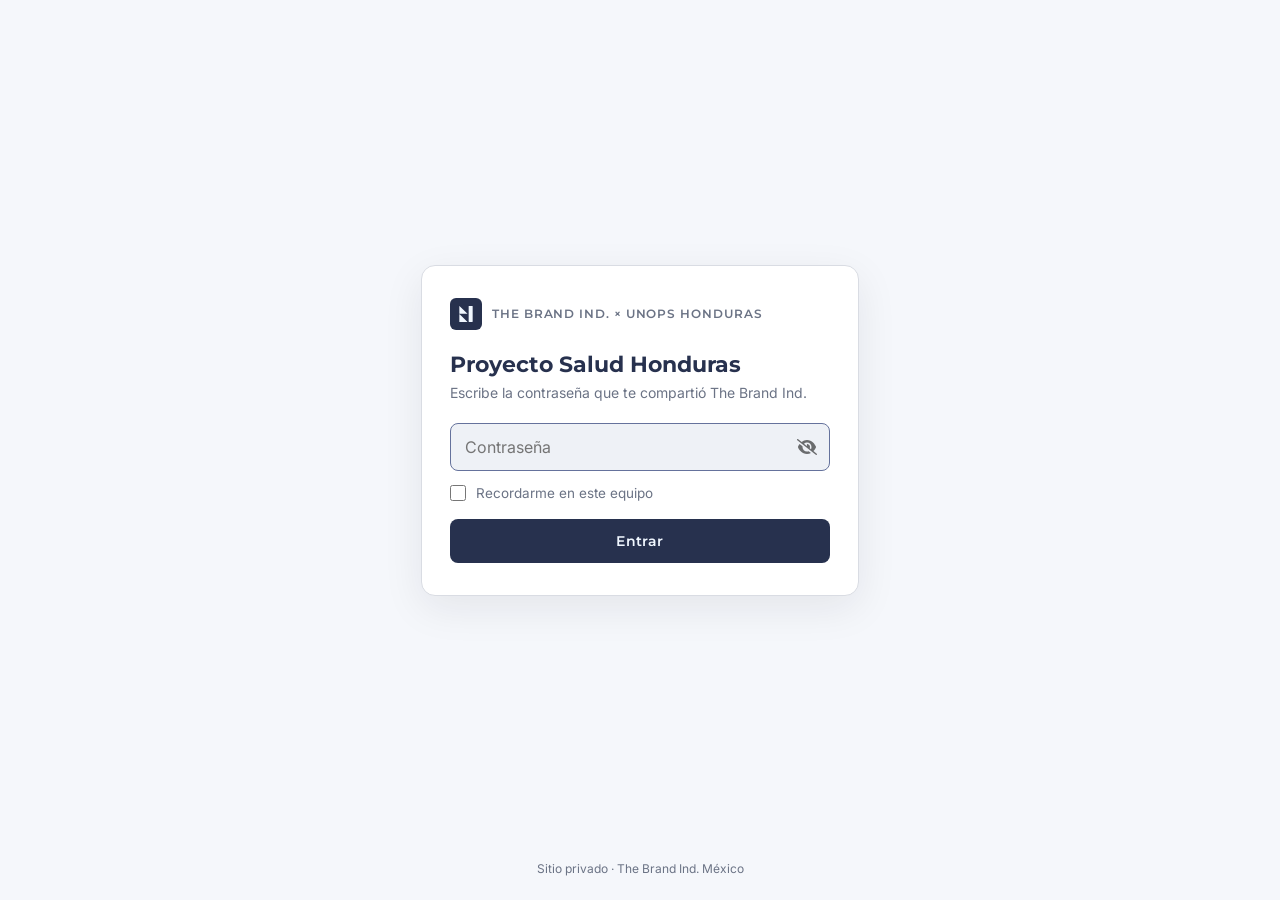
==== index.html @ da8d1097 "Publicación 2026-11-19 14:50" ====
<!DOCTYPE html>
<html class="staticrypt-html" lang="es">
    <head>
        <meta charset="utf-8" />
        <title>Proyecto Salud Honduras</title>
        <meta name="viewport" content="width=device-width, initial-scale=1" />
        <meta name="robots" content="noindex,nofollow" />
        <script>try{var t=localStorage.getItem("bi-theme");if(t)document.documentElement.setAttribute("data-theme",t)}catch(e){}</script>

        <!-- do not cache this page -->
        <meta http-equiv="cache-control" content="max-age=0" />
        <meta http-equiv="cache-control" content="no-cache" />
        <meta http-equiv="expires" content="0" />
        <meta http-equiv="expires" content="Tue, 01 Jan 1980 1:00:00 GMT" />
        <meta http-equiv="pragma" content="no-cache" />

        <link rel="preconnect" href="https://fonts.googleapis.com">
        <link rel="stylesheet" href="https://fonts.googleapis.com/css2?family=Montserrat:wght@600;700&family=Inter:wght@400;500&display=swap">
        <style>
            :root{--bg:#f5f7fb;--card:#ffffff;--navy:#27314e;--mid:#65729c;--ink:#2e3440;--muted:#6b7385;--line:#d9dce3;--field:#eef1f6;--btn:#27314e;--btn-fg:#f0f7ff;color-scheme:light}
            @media (prefers-color-scheme:dark){:root{--bg:#141824;--card:#1b2030;--navy:#c9d3f0;--mid:#9aa8d4;--ink:#dfe3ec;--muted:#9aa2b4;--line:#2e3548;--field:#141824;--btn:#c9d3f0;--btn-fg:#141824;color-scheme:dark}}
            :root[data-theme="light"]{--bg:#f5f7fb;--card:#ffffff;--navy:#27314e;--mid:#65729c;--ink:#2e3440;--muted:#6b7385;--line:#d9dce3;--field:#eef1f6;--btn:#27314e;--btn-fg:#f0f7ff;color-scheme:light}
            :root[data-theme="dark"]{--bg:#141824;--card:#1b2030;--navy:#c9d3f0;--mid:#9aa8d4;--ink:#dfe3ec;--muted:#9aa2b4;--line:#2e3548;--field:#141824;--btn:#c9d3f0;--btn-fg:#141824;color-scheme:dark}
            .staticrypt-html{height:100%}
            .staticrypt-body{height:100%;margin:0;background:var(--bg);color:var(--ink);font-family:"Inter",system-ui,-apple-system,"Segoe UI",sans-serif}
            .staticrypt-content{min-height:100%;display:flex;flex-direction:column}
            .staticrypt-page{flex:1;display:grid;place-items:center;padding:32px 16px}
            .staticrypt-form{width:100%;max-width:380px;background:var(--card);border:1px solid var(--line);border-radius:14px;padding:32px 28px;box-shadow:0 12px 40px rgba(20,24,36,.08)}
            .bi-brand{display:flex;align-items:center;gap:10px;margin-bottom:22px;font-family:"Montserrat",sans-serif;font-weight:600;font-size:11.5px;letter-spacing:.08em;text-transform:uppercase;color:var(--muted)}
            .bi-brand svg{width:32px;height:32px;border-radius:6px}
            .staticrypt-instructions p{margin:0}
            .staticrypt-title{font-family:"Montserrat",sans-serif;font-weight:700;font-size:22px;line-height:1.2;color:var(--navy);margin-bottom:6px!important}
            .staticrypt-instructions p+p{font-size:14px;color:var(--muted);margin-bottom:22px}
            .staticrypt-hr{display:none}
            .staticrypt-password-container{position:relative;background:var(--field);border:1px solid var(--line);border-radius:8px;margin:0 0 14px}
            .staticrypt-password-container:focus-within{border-color:var(--mid)}
            .staticrypt-form input[type="password"],.staticrypt-form input[type="text"]{background:transparent;border:0;outline:0;width:100%;box-sizing:border-box;padding:13px 44px 13px 14px;font:16px "Inter",sans-serif;color:var(--ink)}
            .staticrypt-toggle-password-visibility{cursor:pointer;height:20px;width:20px;padding:12px;position:absolute;right:0;top:50%;transform:translateY(-50%);opacity:.55}
            @media (prefers-color-scheme:dark){.staticrypt-toggle-password-visibility{filter:invert(1)}}
            label.staticrypt-remember{display:flex;align-items:center;gap:10px;margin-bottom:18px;font-size:13.5px;color:var(--muted)}
            .staticrypt-remember input[type="checkbox"]{width:16px;height:16px;accent-color:var(--mid);margin:0}
            .staticrypt-form .staticrypt-decrypt-button{width:100%;border:0;border-radius:8px;padding:13px;background:var(--btn);color:var(--btn-fg);font:600 14px "Montserrat",sans-serif;letter-spacing:.03em;cursor:pointer}
            .staticrypt-form .staticrypt-decrypt-button:hover{filter:brightness(1.08)}
            .staticrypt-form .staticrypt-decrypt-button:focus-visible{outline:2px solid var(--mid);outline-offset:2px}
            .bi-foot{text-align:center;font-size:12px;color:var(--muted);padding:0 16px 24px}
            .hidden{display:none!important}
            .staticrypt-spinner-container{height:100%;display:flex;align-items:center;justify-content:center;background:var(--bg)}
            .staticrypt-spinner{display:inline-block;width:2rem;height:2rem;border:.25em solid var(--mid);border-right-color:transparent;border-radius:50%;animation:spinner-border .75s linear infinite}
            @keyframes spinner-border{100%{transform:rotate(360deg)}}
        </style>
    </head>

    <body class="staticrypt-body">
        <div id="staticrypt_loading" class="staticrypt-spinner-container">
            <div class="staticrypt-spinner"></div>
        </div>

        <div id="staticrypt_content" class="staticrypt-content hidden">
            <div class="staticrypt-page">
                <div class="staticrypt-form">
                    <div class="bi-brand"><svg viewBox="198.93 198.93 682.14 682.14" aria-hidden="true"><path fill="#27314e" d="M881.07,858.44c0,12.5-10.13,22.63-22.63,22.63H221.56c-12.5,0-22.63-10.13-22.63-22.63V221.56c0-12.5,10.13-22.63,22.63-22.63h636.88c12.5,0,22.63,10.13,22.63,22.63v636.88Z"/><path fill="#f0f7ff" d="M564.13,710.54h-161.91c-2.41,0-4.36-1.95-4.36-4.36v-155.64c0-3.89,4.7-5.83,7.45-3.08l161.78,155.76c2.76,2.66.88,7.33-2.95,7.33Z"/><path fill="#f0f7ff" d="M564.13,535.25h-161.91c-2.41,0-4.360-1.95-4.36-4.36v-155.64c0-3.89,4.7-5.83,7.45-3.08l161.78,155.76c2.76,2.66.88,7.33-2.95,7.33Z"/><path fill="#f0f7ff" d="M605.41,369.46h68.1c4.76,0,8.63,3.87,8.63,8.63v323.81c0,4.76-3.87,8.63-8.63,8.63h-68.1c-4.76,0-8.63-3.87-8.63-8.63v-323.81c0-4.76,3.87-8.63,8.63-8.63Z"/></svg><span>The Brand Ind. × UNOPS Honduras</span></div>
                    <div class="staticrypt-instructions">
                        <p class="staticrypt-title">Proyecto Salud Honduras</p>
                        <p>Escribe la contraseña que te compartió The Brand Ind.</p>
                    </div>

                    <hr class="staticrypt-hr" />

                    <form id="staticrypt-form" action="#" method="post">
                        <div class="staticrypt-password-container">
                            <input
                                id="staticrypt-password"
                                type="password"
                                name="password"
                                placeholder="Contraseña"
                                autofocus
                            />

                            <img
                                class="staticrypt-toggle-password-visibility"
                                alt="Mostrar contraseña"
                                title="Mostrar contraseña"
                                src="[data-uri]"
                            />
                        </div>

                        <label id="staticrypt-remember-label" class="staticrypt-remember hidden">
                            <input id="staticrypt-remember" type="checkbox" name="remember" />
                            Recordarme en este equipo
                        </label>

                        <input type="submit" class="staticrypt-decrypt-button" value="Entrar" />
                    </form>
                </div>
            </div>
            <div class="bi-foot">Sitio privado · The Brand Ind. México</div>
        </div>

        <script>
            // these variables will be filled when generating the file - the template format is 'variable_name'
            const staticryptInitiator = ((function(){
  const exports = {};
  const cryptoEngine = ((function(){
  const exports = {};
  const { subtle } = crypto;

const IV_BITS = 16 * 8;
const HEX_BITS = 4;
const ENCRYPTION_ALGO = "AES-CBC";

/**
 * Translates between utf8 encoded hexadecimal strings
 * and Uint8Array bytes.
 */
const HexEncoder = {
    /**
     * hex string -> bytes
     * @param {string} hexString
     * @returns {Uint8Array}
     */
    parse: function (hexString) {
        if (hexString.length % 2 !== 0) throw "Invalid hexString";
        const arrayBuffer = new Uint8Array(hexString.length / 2);

        for (let i = 0; i < hexString.length; i += 2) {
            const byteValue = parseInt(hexString.substring(i, i + 2), 16);
            if (isNaN(byteValue)) {
                throw "Invalid hexString";
            }
            arrayBuffer[i / 2] = byteValue;
        }
        return arrayBuffer;
    },

    /**
     * bytes -> hex string
     * @param {Uint8Array} bytes
     * @returns {string}
     */
    stringify: function (bytes) {
        const hexBytes = [];

        for (let i = 0; i < bytes.length; ++i) {
            let byteString = bytes[i].toString(16);
            if (byteString.length < 2) {
                byteString = "0" + byteString;
            }
            hexBytes.push(byteString);
        }
        return hexBytes.join("");
    },
};

/**
 * Translates between utf8 strings and Uint8Array bytes.
 */
const UTF8Encoder = {
    parse: function (str) {
        return new TextEncoder().encode(str);
    },

    stringify: function (bytes) {
        return new TextDecoder().decode(bytes);
    },
};

/**
 * Salt and encrypt a msg with a password.
 */
async function encrypt(msg, hashedPassword) {
    // Must be 16 bytes, unpredictable, and preferably cryptographically random. However, it need not be secret.
    // https://developer.mozilla.org/en-US/docs/Web/API/SubtleCrypto/encrypt#parameters
    const iv = crypto.getRandomValues(new Uint8Array(IV_BITS / 8));

    const key = await subtle.importKey("raw", HexEncoder.parse(hashedPassword), ENCRYPTION_ALGO, false, ["encrypt"]);

    const encrypted = await subtle.encrypt(
        {
            name: ENCRYPTION_ALGO,
            iv: iv,
        },
        key,
        UTF8Encoder.parse(msg)
    );

    // iv will be 32 hex characters, we prepend it to the ciphertext for use in decryption
    return HexEncoder.stringify(iv) + HexEncoder.stringify(new Uint8Array(encrypted));
}
exports.encrypt = encrypt;

/**
 * Decrypt a salted msg using a password.
 *
 * @param {string} encryptedMsg
 * @param {string} hashedPassword
 * @returns {Promise<string>}
 */
async function decrypt(encryptedMsg, hashedPassword) {
    const ivLength = IV_BITS / HEX_BITS;
    const iv = HexEncoder.parse(encryptedMsg.substring(0, ivLength));
    const encrypted = encryptedMsg.substring(ivLength);

    const key = await subtle.importKey("raw", HexEncoder.parse(hashedPassword), ENCRYPTION_ALGO, false, ["decrypt"]);

    const outBuffer = await subtle.decrypt(
        {
            name: ENCRYPTION_ALGO,
            iv: iv,
        },
        key,
        HexEncoder.parse(encrypted)
    );

    return UTF8Encoder.stringify(new Uint8Array(outBuffer));
}
exports.decrypt = decrypt;

/**
 * Salt and hash the password so it can be stored in localStorage without opening a password reuse vulnerability.
 *
 * @param {string} password
 * @param {string} salt
 * @returns {Promise<string>}
 */
async function hashPassword(password, salt) {
    // we hash the password in multiple steps, each adding more iterations. This is because we used to allow less
    // iterations, so for backward compatibility reasons, we need to support going from that to more iterations.
    let hashedPassword = await hashLegacyRound(password, salt);

    hashedPassword = await hashSecondRound(hashedPassword, salt);

    return hashThirdRound(hashedPassword, salt);
}
exports.hashPassword = hashPassword;

/**
 * This hashes the password with 1k iterations. This is a low number, we need this function to support backwards
 * compatibility.
 *
 * @param {string} password
 * @param {string} salt
 * @returns {Promise<string>}
 */
function hashLegacyRound(password, salt) {
    return pbkdf2(password, salt, 1000, "SHA-1");
}
exports.hashLegacyRound = hashLegacyRound;

/**
 * Add a second round of iterations. This is because we used to use 1k, so for backwards compatibility with
 * remember-me/autodecrypt links, we need to support going from that to more iterations.
 *
 * @param hashedPassword
 * @param salt
 * @returns {Promise<string>}
 */
function hashSecondRound(hashedPassword, salt) {
    return pbkdf2(hashedPassword, salt, 14000, "SHA-256");
}
exports.hashSecondRound = hashSecondRound;

/**
 * Add a third round of iterations to bring total number to 600k. This is because we used to use 1k, then 15k, so for
 * backwards compatibility with remember-me/autodecrypt links, we need to support going from that to more iterations.
 *
 * @param hashedPassword
 * @param salt
 * @returns {Promise<string>}
 */
function hashThirdRound(hashedPassword, salt) {
    return pbkdf2(hashedPassword, salt, 585000, "SHA-256");
}
exports.hashThirdRound = hashThirdRound;

/**
 * Salt and hash the password so it can be stored in localStorage without opening a password reuse vulnerability.
 *
 * @param {string} password
 * @param {string} salt
 * @param {int} iterations
 * @param {string} hashAlgorithm
 * @returns {Promise<string>}
 */
async function pbkdf2(password, salt, iterations, hashAlgorithm) {
    const key = await subtle.importKey("raw", UTF8Encoder.parse(password), "PBKDF2", false, ["deriveBits"]);

    const keyBytes = await subtle.deriveBits(
        {
            name: "PBKDF2",
            hash: hashAlgorithm,
            iterations,
            salt: UTF8Encoder.parse(salt),
        },
        key,
        256
    );

    return HexEncoder.stringify(new Uint8Array(keyBytes));
}

function generateRandomSalt() {
    const bytes = crypto.getRandomValues(new Uint8Array(128 / 8));

    return HexEncoder.stringify(new Uint8Array(bytes));
}
exports.generateRandomSalt = generateRandomSalt;

async function signMessage(hashedPassword, message) {
    const key = await subtle.importKey(
        "raw",
        HexEncoder.parse(hashedPassword),
        {
            name: "HMAC",
            hash: "SHA-256",
        },
        false,
        ["sign"]
    );
    const signature = await subtle.sign("HMAC", key, UTF8Encoder.parse(message));

    return HexEncoder.stringify(new Uint8Array(signature));
}
exports.signMessage = signMessage;

function getRandomAlphanum() {
    const possibleCharacters = "abcdefghijklmnopqrstuvwxyzABCDEFGHIJKLMNOPQRSTUVWXYZ0123456789";

    let byteArray;
    let parsedInt;

    // Keep generating new random bytes until we get a value that falls
    // within a range that can be evenly divided by possibleCharacters.length
    do {
        byteArray = crypto.getRandomValues(new Uint8Array(1));
        // extract the lowest byte to get an int from 0 to 255 (probably unnecessary, since we're only generating 1 byte)
        parsedInt = byteArray[0] & 0xff;
    } while (parsedInt >= 256 - (256 % possibleCharacters.length));

    // Take the modulo of the parsed integer to get a random number between 0 and totalLength - 1
    const randomIndex = parsedInt % possibleCharacters.length;

    return possibleCharacters[randomIndex];
}

/**
 * Generate a random string of a given length.
 *
 * @param {int} length
 * @returns {string}
 */
function generateRandomString(length) {
    let randomString = "";

    for (let i = 0; i < length; i++) {
        randomString += getRandomAlphanum();
    }

    return randomString;
}
exports.generateRandomString = generateRandomString;

  return exports;
})());
const codec = ((function(){
  const exports = {};
  /**
 * Initialize the codec with the provided cryptoEngine - this return functions to encode and decode messages.
 *
 * @param cryptoEngine - the engine to use for encryption / decryption
 */
function init(cryptoEngine) {
    const exports = {};

    /**
     * Top-level function for encoding a message.
     * Includes password hashing, encryption, and signing.
     *
     * @param {string} msg
     * @param {string} password
     * @param {string} salt
     *
     * @returns {string} The encoded text
     */
    async function encode(msg, password, salt) {
        const hashedPassword = await cryptoEngine.hashPassword(password, salt);

        const encrypted = await cryptoEngine.encrypt(msg, hashedPassword);

        // we use the hashed password in the HMAC because this is effectively what will be used a password (so we can store
        // it in localStorage safely, we don't use the clear text password)
        const hmac = await cryptoEngine.signMessage(hashedPassword, encrypted);

        return hmac + encrypted;
    }
    exports.encode = encode;

    /**
     * Encode using a password that has already been hashed. This is useful to encode multiple messages in a row, that way
     * we don't need to hash the password multiple times.
     *
     * @param {string} msg
     * @param {string} hashedPassword
     *
     * @returns {string} The encoded text
     */
    async function encodeWithHashedPassword(msg, hashedPassword) {
        const encrypted = await cryptoEngine.encrypt(msg, hashedPassword);

        // we use the hashed password in the HMAC because this is effectively what will be used a password (so we can store
        // it in localStorage safely, we don't use the clear text password)
        const hmac = await cryptoEngine.signMessage(hashedPassword, encrypted);

        return hmac + encrypted;
    }
    exports.encodeWithHashedPassword = encodeWithHashedPassword;

    /**
     * Top-level function for decoding a message.
     * Includes signature check and decryption.
     *
     * @param {string} signedMsg
     * @param {string} hashedPassword
     * @param {string} salt
     * @param {int} backwardCompatibleAttempt
     * @param {string} originalPassword
     *
     * @returns {Object} {success: true, decoded: string} | {success: false, message: string}
     */
    async function decode(signedMsg, hashedPassword, salt, backwardCompatibleAttempt = 0, originalPassword = "") {
        const encryptedHMAC = signedMsg.substring(0, 64);
        const encryptedMsg = signedMsg.substring(64);
        const decryptedHMAC = await cryptoEngine.signMessage(hashedPassword, encryptedMsg);

        if (decryptedHMAC !== encryptedHMAC) {
            // we have been raising the number of iterations in the hashing algorithm multiple times, so to support the old
            // remember-me/autodecrypt links we need to try bringing the old hashes up to speed.
            originalPassword = originalPassword || hashedPassword;
            if (backwardCompatibleAttempt === 0) {
                const updatedHashedPassword = await cryptoEngine.hashThirdRound(originalPassword, salt);

                return decode(signedMsg, updatedHashedPassword, salt, backwardCompatibleAttempt + 1, originalPassword);
            }
            if (backwardCompatibleAttempt === 1) {
                let updatedHashedPassword = await cryptoEngine.hashSecondRound(originalPassword, salt);
                updatedHashedPassword = await cryptoEngine.hashThirdRound(updatedHashedPassword, salt);

                return decode(signedMsg, updatedHashedPassword, salt, backwardCompatibleAttempt + 1, originalPassword);
            }

            return { success: false, message: "Signature mismatch" };
        }

        return {
            success: true,
            decoded: await cryptoEngine.decrypt(encryptedMsg, hashedPassword),
        };
    }
    exports.decode = decode;

    return exports;
}
exports.init = init;

  return exports;
})());
const decode = codec.init(cryptoEngine).decode;

/**
 * Initialize the staticrypt module, that exposes functions callbable by the password_template.
 *
 * @param {{
 *  staticryptEncryptedMsgUniqueVariableName: string,
 *  isRememberEnabled: boolean,
 *  rememberDurationInDays: number,
 *  staticryptSaltUniqueVariableName: string,
 * }} staticryptConfig - object of data that is stored on the password_template at encryption time.
 *
 * @param {{
 *  rememberExpirationKey: string,
 *  rememberPassphraseKey: string,
 *  replaceHtmlCallback: function,
 *  clearLocalStorageCallback: function,
 * }} templateConfig - object of data that can be configured by a custom password_template.
 */
function init(staticryptConfig, templateConfig) {
    const exports = {};

    /**
     * Decrypt our encrypted page, replace the whole HTML.
     *
     * @param {string} hashedPassword
     * @returns {Promise<boolean>}
     */
    async function decryptAndReplaceHtml(hashedPassword) {
        const { staticryptEncryptedMsgUniqueVariableName, staticryptSaltUniqueVariableName } = staticryptConfig;
        const { replaceHtmlCallback } = templateConfig;

        const result = await decode(
            staticryptEncryptedMsgUniqueVariableName,
            hashedPassword,
            staticryptSaltUniqueVariableName
        );
        if (!result.success) {
            return false;
        }
        const plainHTML = result.decoded;

        // if the user configured a callback call it, otherwise just replace the whole HTML
        if (typeof replaceHtmlCallback === "function") {
            replaceHtmlCallback(plainHTML);
        } else {
            document.write(plainHTML);
            document.close();
        }

        return true;
    }

    /**
     * Attempt to decrypt the page and replace the whole HTML.
     *
     * @param {string} password
     * @param {boolean} isRememberChecked
     *
     * @returns {Promise<{isSuccessful: boolean, hashedPassword?: string}>} - we return an object, so that if we want to
     *   expose more information in the future we can do it without breaking the password_template
     */
    async function handleDecryptionOfPage(password, isRememberChecked) {
        const { staticryptSaltUniqueVariableName } = staticryptConfig;

        // decrypt and replace the whole page
        const hashedPassword = await cryptoEngine.hashPassword(password, staticryptSaltUniqueVariableName);
        return handleDecryptionOfPageFromHash(hashedPassword, isRememberChecked);
    }
    exports.handleDecryptionOfPage = handleDecryptionOfPage;

    async function handleDecryptionOfPageFromHash(hashedPassword, isRememberChecked) {
        const { isRememberEnabled, rememberDurationInDays } = staticryptConfig;
        const { rememberExpirationKey, rememberPassphraseKey } = templateConfig;

        const isDecryptionSuccessful = await decryptAndReplaceHtml(hashedPassword);

        if (!isDecryptionSuccessful) {
            return {
                isSuccessful: false,
                hashedPassword,
            };
        }

        // remember the hashedPassword and set its expiration if necessary
        if (isRememberEnabled && isRememberChecked) {
            window.localStorage.setItem(rememberPassphraseKey, hashedPassword);

            // set the expiration if the duration isn't 0 (meaning no expiration)
            if (rememberDurationInDays > 0) {
                window.localStorage.setItem(
                    rememberExpirationKey,
                    (new Date().getTime() + rememberDurationInDays * 24 * 60 * 60 * 1000).toString()
                );
            }
        }

        return {
            isSuccessful: true,
            hashedPassword,
        };
    }
    exports.handleDecryptionOfPageFromHash = handleDecryptionOfPageFromHash;

    /**
     * Clear localstorage from staticrypt related values
     */
    function clearLocalStorage() {
        const { clearLocalStorageCallback, rememberExpirationKey, rememberPassphraseKey } = templateConfig;

        if (typeof clearLocalStorageCallback === "function") {
            clearLocalStorageCallback();
        } else {
            localStorage.removeItem(rememberPassphraseKey);
            localStorage.removeItem(rememberExpirationKey);
        }
    }

    async function handleDecryptOnLoad() {
        let isSuccessful = await decryptOnLoadFromUrl();

        if (!isSuccessful) {
            isSuccessful = await decryptOnLoadFromRememberMe();
        }

        return { isSuccessful };
    }
    exports.handleDecryptOnLoad = handleDecryptOnLoad;

    /**
     * Clear storage if we are logging out
     *
     * @returns {boolean} - whether we logged out
     */
    function logoutIfNeeded() {
        const logoutKey = "staticrypt_logout";

        // handle logout through query param
        const queryParams = new URLSearchParams(window.location.search);
        if (queryParams.has(logoutKey)) {
            clearLocalStorage();
            return true;
        }

        // handle logout through URL fragment
        const hash = window.location.hash.substring(1);
        if (hash.includes(logoutKey)) {
            clearLocalStorage();
            return true;
        }

        return false;
    }

    /**
     * To be called on load: check if we want to try to decrypt and replace the HTML with the decrypted content, and
     * try to do it if needed.
     *
     * @returns {Promise<boolean>} true if we derypted and replaced the whole page, false otherwise
     */
    async function decryptOnLoadFromRememberMe() {
        const { rememberDurationInDays } = staticryptConfig;
        const { rememberExpirationKey, rememberPassphraseKey } = templateConfig;

        // if we are login out, terminate
        if (logoutIfNeeded()) {
            return false;
        }

        // if there is expiration configured, check if we're not beyond the expiration
        if (rememberDurationInDays && rememberDurationInDays > 0) {
            const expiration = localStorage.getItem(rememberExpirationKey),
                isExpired = expiration && new Date().getTime() > parseInt(expiration);

            if (isExpired) {
                clearLocalStorage();
                return false;
            }
        }

        const hashedPassword = localStorage.getItem(rememberPassphraseKey);

        if (hashedPassword) {
            // try to decrypt
            const isDecryptionSuccessful = await decryptAndReplaceHtml(hashedPassword);

            // if the decryption is unsuccessful the password might be wrong - silently clear the saved data and let
            // the user fill the password form again
            if (!isDecryptionSuccessful) {
                clearLocalStorage();
                return false;
            }

            return true;
        }

        return false;
    }

    async function decryptOnLoadFromUrl() {
        const passwordKey = "staticrypt_pwd";
        const rememberMeKey = "remember_me";

        // try to get the password from the query param (for backward compatibility - we now want to avoid this method,
        // since it sends the hashed password to the server which isn't needed)
        const queryParams = new URLSearchParams(window.location.search);
        const hashedPasswordQuery = queryParams.get(passwordKey);
        const rememberMeQuery = queryParams.get(rememberMeKey);

        const urlFragment = window.location.hash.substring(1);
        // get the password from the url fragment
        const hashedPasswordRegexMatch = urlFragment.match(new RegExp(passwordKey + "=([^&]*)"));
        const hashedPasswordFragment = hashedPasswordRegexMatch ? hashedPasswordRegexMatch[1] : null;
        const rememberMeFragment = urlFragment.includes(rememberMeKey);

        const hashedPassword = hashedPasswordFragment || hashedPasswordQuery;
        const rememberMe = rememberMeFragment || rememberMeQuery;

        if (hashedPassword) {
            return handleDecryptionOfPageFromHash(hashedPassword, rememberMe);
        }

        return false;
    }

    return exports;
}
exports.init = init;

  return exports;
})());
            const templateError = "Contraseña incorrecta",
                templateToggleAltShow = "Mostrar contraseña",
                templateToggleAltHide = "Ocultar contraseña",
                isRememberEnabled = true,
                staticryptConfig = {"staticryptEncryptedMsgUniqueVariableName":"[base64]","isRememberEnabled":true,"rememberDurationInDays":30,"staticryptSaltUniqueVariableName":"7002e0c67863c7b7f52e7052e12fcf5d"};

            // you can edit these values to customize some of the behavior of StatiCrypt
            const templateConfig = {
                rememberExpirationKey: "staticrypt_expiration",
                rememberPassphraseKey: "staticrypt_passphrase",
                replaceHtmlCallback: null,
                clearLocalStorageCallback: null,
            };

            // init the staticrypt engine
            const staticrypt = staticryptInitiator.init(staticryptConfig, templateConfig);

            // try to automatically decrypt on load if there is a saved password
            window.onload = async function () {
                const { isSuccessful } = await staticrypt.handleDecryptOnLoad();

                // if we didn't decrypt anything on load, show the password prompt. Otherwise the content has already been
                // replaced, no need to do anything
                if (!isSuccessful) {
                    // hide loading screen
                    document.getElementById("staticrypt_loading").classList.add("hidden");
                    document.getElementById("staticrypt_content").classList.remove("hidden");
                    document.getElementById("staticrypt-password").focus();

                    // show the remember me checkbox
                    if (isRememberEnabled) {
                        document.getElementById("staticrypt-remember-label").classList.remove("hidden");
                    }
                }
            };

            // toggle password visibility
            const toggleIcon = document.querySelector(".staticrypt-toggle-password-visibility");
            // these two icons are coming from FontAwesome
            const imgSrcEyeClosed =
                "[data-uri]";
            const imgSrcEyeOpened =
                "[data-uri]";
            toggleIcon.addEventListener("click", function () {
                const passwordInput = document.getElementById("staticrypt-password");
                if (passwordInput.type === "password") {
                    passwordInput.type = "text";
                    toggleIcon.src = imgSrcEyeOpened;
                    toggleIcon.alt = templateToggleAltHide;
                    toggleIcon.title = templateToggleAltHide;
                } else {
                    passwordInput.type = "password";
                    toggleIcon.src = imgSrcEyeClosed;
                    toggleIcon.alt = templateToggleAltShow;
                    toggleIcon.title = templateToggleAltShow;
                }
            });

            // handle password form submission
            document.getElementById("staticrypt-form").addEventListener("submit", async function (e) {
                e.preventDefault();

                const password = document.getElementById("staticrypt-password").value,
                    isRememberChecked = document.getElementById("staticrypt-remember").checked;

                const { isSuccessful } = await staticrypt.handleDecryptionOfPage(password, isRememberChecked);

                if (!isSuccessful) {
                    alert(templateError);
                }
            });
        </script>
    </body>
</html>
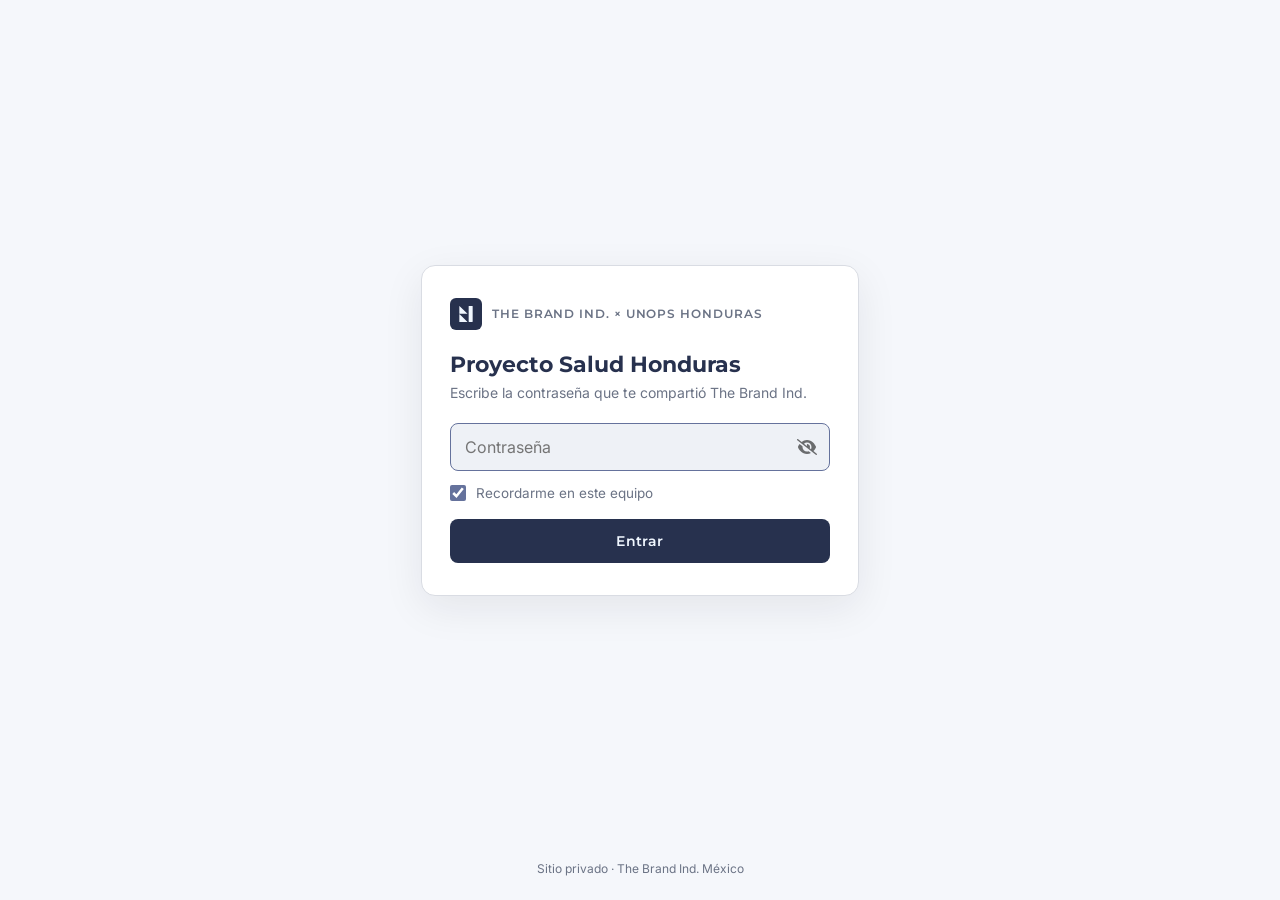
==== commit fd7e6c32: "Publicación 2026-11-19 18:03" ====
--- a/index.html
+++ b/index.html
@@ -85,7 +85,7 @@
                         </div>
 
                         <label id="staticrypt-remember-label" class="staticrypt-remember hidden">
-                            <input id="staticrypt-remember" type="checkbox" name="remember" />
+                            <input id="staticrypt-remember" type="checkbox" name="remember" checked />
                             Recordarme en este equipo
                         </label>
 
@@ -698,7 +698,7 @@
                 templateToggleAltShow = "Mostrar contraseña",
                 templateToggleAltHide = "Ocultar contraseña",
                 isRememberEnabled = true,
-                staticryptConfig = {"staticryptEncryptedMsgUniqueVariableName":"[base64]","isRememberEnabled":true,"rememberDurationInDays":30,"staticryptSaltUniqueVariableName":"7002e0c67863c7b7f52e7052e12fcf5d"};
+                staticryptConfig = {"staticryptEncryptedMsgUniqueVariableName":"[base64]","isRememberEnabled":true,"rememberDurationInDays":30,"staticryptSaltUniqueVariableName":"7002e0c67863c7b7f52e7052e12fcf5d"};
 
             // you can edit these values to customize some of the behavior of StatiCrypt
             const templateConfig = {
